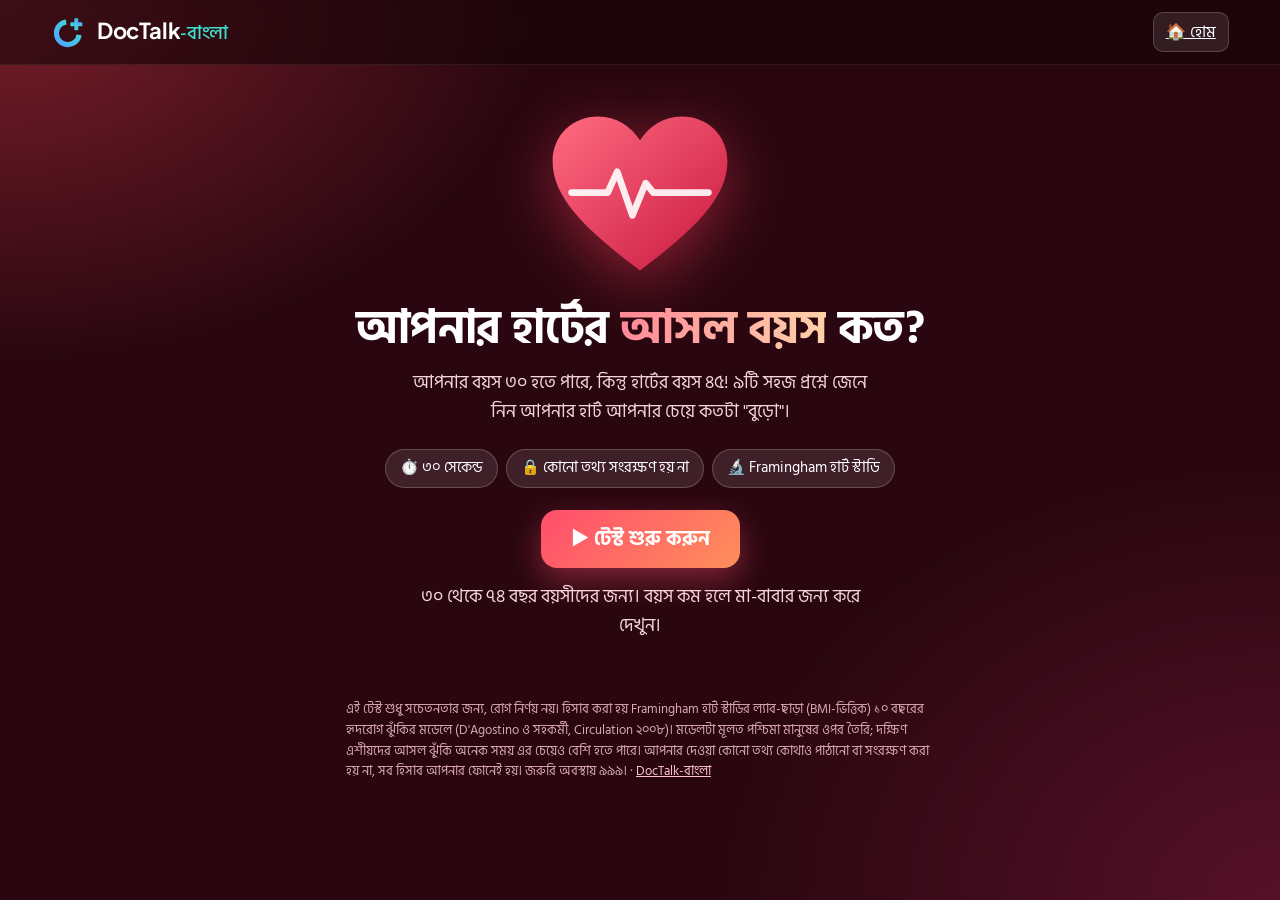
==== heart.html @ afc2e174 "Heart age test page + homepage banner" ====
<!DOCTYPE html>
<html lang="bn" data-lang="bn">
<head>
<meta charset="utf-8">
<meta name="viewport" content="width=device-width, initial-scale=1, viewport-fit=cover">
<title>আপনার হার্টের আসল বয়স কত? ৩০ সেকেন্ডের টেস্ট | DocTalk-বাংলা</title>
<meta name="description" content="৯টি সহজ প্রশ্ন, ৩০ সেকেন্ড। জেনে নিন আপনার হার্টের বয়স আপনার আসল বয়সের চেয়ে বেশি কি না। Framingham হার্ট স্টাডির পদ্ধতিতে। একদম ফ্রি, কোনো তথ্য সংরক্ষণ হয় না।">
<meta property="og:title" content="আপনার হার্টের আসল বয়স কত? 🫀 ৩০ সেকেন্ডে চেক করুন">
<meta property="og:description" content="৯টি প্রশ্ন · ৩০ সেকেন্ড · ফ্রি। রেজাল্ট কমেন্টে লিখুন, বন্ধুদের সাথে মিলিয়ে দেখুন।">
<meta property="og:image" content="https://doctalk-bangla.github.io/img/og-heart.jpg">
<meta property="og:url" content="https://doctalk-bangla.github.io/heart.html">
<meta property="og:type" content="website">
<meta name="theme-color" content="#3a0a14">
<link rel="icon" href="favicon.png"><link rel="apple-touch-icon" href="apple-touch-icon.png">
<link rel="preconnect" href="https://fonts.googleapis.com"><link rel="preconnect" href="https://fonts.gstatic.com" crossorigin>
<link href="https://fonts.googleapis.com/css2?family=Hind+Siliguri:wght@400;500;600;700&family=Plus+Jakarta+Sans:wght@600;700;800&display=swap" rel="stylesheet">
<link rel="stylesheet" href="style.css?v=15">
<style>
.ha [hidden]{display:none!important}
.ha{background:radial-gradient(900px 600px at 0% 0%,rgba(217,58,74,.45),transparent 60%),radial-gradient(900px 700px at 100% 100%,rgba(122,24,60,.55),transparent 62%),#2a0710;color:#fff;min-height:100vh}
.ha .nav{background:rgba(20,4,8,.6);backdrop-filter:blur(8px)}
.ha main{max-width:620px;margin:0 auto;padding:18px 16px 60px}
.hhero{text-align:center;padding:26px 0 10px}
.beat{width:min(190px,48vw);height:auto;animation:beat 1.15s ease-in-out infinite;filter:drop-shadow(0 16px 30px rgba(255,60,90,.45))}
@keyframes beat{0%,100%{transform:scale(1)}12%{transform:scale(1.09)}24%{transform:scale(.98)}36%{transform:scale(1.05)}}
.hhero h1{font-size:clamp(30px,8vw,46px);line-height:1.2;margin:14px 0 10px}
.hhero h1 b{background:linear-gradient(90deg,#ff8a9a,#ffd1a8);-webkit-background-clip:text;background-clip:text;color:transparent}
.hhero p{color:#f6d5da;font-size:18px;margin:0 auto 22px;max-width:46ch}
.pills{display:flex;gap:8px;justify-content:center;flex-wrap:wrap;margin:0 0 22px}
.pills span{background:rgba(255,255,255,.1);border:1px solid rgba(255,255,255,.2);border-radius:99px;padding:6px 14px;font-size:15px}
.go{display:inline-flex;align-items:center;justify-content:center;gap:8px;min-height:58px;padding:12px 30px;border:0;border-radius:16px;background:linear-gradient(135deg,#ff4d6d,#ff8f5a);color:#fff;font:700 20px "Hind Siliguri",sans-serif;cursor:pointer;box-shadow:0 12px 30px rgba(255,77,109,.4);text-decoration:none}
.go:active{transform:scale(.97)}
.go.alt{background:rgba(255,255,255,.12);box-shadow:none;border:1px solid rgba(255,255,255,.28)}
.go.fb{background:#1877f2;box-shadow:none}
.hsmall{font-size:14px;color:#e9bcc3}
.bar{height:8px;background:rgba(255,255,255,.12);border-radius:99px;overflow:hidden;margin:6px 0 22px}
.bar i{display:block;height:100%;width:0;background:linear-gradient(90deg,#ff4d6d,#ffb36b);transition:width .3s}
.qn{font-size:15px;color:#f3b7c0;margin:0 0 6px}
.qt{font-size:clamp(24px,6.5vw,32px);line-height:1.3;margin:0 0 6px}
.qh{color:#f0c9cf;margin:0 0 18px;font-size:16px}
.opts{display:grid;gap:12px}
.opts button{min-height:60px;text-align:left;padding:12px 18px;border-radius:16px;border:1px solid rgba(255,255,255,.22);background:rgba(255,255,255,.08);color:#fff;font:600 19px "Hind Siliguri",sans-serif;cursor:pointer;display:flex;gap:12px;align-items:center}
.opts button span{font-size:26px}
.opts button:hover,.opts button:focus-visible{background:rgba(255,255,255,.16);border-color:#ff8a9a;outline:none}
.num{display:flex;gap:10px;align-items:center;flex-wrap:wrap}
.num label{flex:1;min-width:120px;font-size:15px;color:#f3c7ce}
.num input,.num select{width:100%;margin-top:6px;min-height:58px;border-radius:14px;border:1px solid rgba(255,255,255,.3);background:rgba(255,255,255,.1);color:#fff;font:700 24px "Hind Siliguri",sans-serif;padding:8px 14px}
.num select option{color:#000}
.err{color:#ffd166;min-height:24px;margin:10px 0 0;font-weight:600}
.back{background:none;border:0;color:#f3b7c0;font:600 16px "Hind Siliguri",sans-serif;margin-top:18px;cursor:pointer}
.res{text-align:center}
.res canvas{width:100%;max-width:440px;height:auto;border-radius:18px;box-shadow:0 20px 50px rgba(0,0,0,.45);margin:8px 0 18px}
.acts{display:grid;gap:10px;max-width:440px;margin:0 auto}
.panel{background:rgba(255,255,255,.07);border:1px solid rgba(255,255,255,.16);border-radius:18px;padding:18px;margin:22px 0 0;text-align:left}
.panel h3{margin:0 0 10px;font-size:21px}
.panel li{margin:6px 0;font-size:17px;line-height:1.5}
.cmt{background:linear-gradient(135deg,rgba(255,77,109,.25),rgba(255,143,90,.2));border-color:rgba(255,143,90,.5);text-align:center}
.foot{font-size:13px;color:#d9a8b0;margin-top:26px;line-height:1.6}
.foot a{color:#ffc2cb}
</style>
</head>
<body class="ha">
<nav class="nav"><div class="wrap">
  <a class="brand" href="./" aria-label="DocTalk-বাংলা"><svg viewBox="0 0 120 120" width="36" height="36" aria-hidden="true"><defs><linearGradient id="grnv" x1="0" y1="1" x2="1" y2="0"><stop offset="0" stop-color="#4FA3FF"/><stop offset="1" stop-color="#3FE0CF"/></linearGradient><linearGradient id="gxnv" x1="0" y1="1" x2="1" y2="0"><stop offset="0" stop-color="#3FE0CF"/><stop offset="1" stop-color="#4FA3FF"/></linearGradient></defs><path d="M93.63 69.29A38 38 0 1 1 50.71 26.37" fill="none" stroke="url(#grnv)" stroke-width="17"/><g fill="url(#gxnv)"><rect x="78" y="14" width="13" height="40" rx="2"/><rect x="64.5" y="27.5" width="40" height="13" rx="2"/></g></svg><span class="wm">DocTalk<em>-বাংলা</em></span></a>
  <a class="lang" href="./">🏠 হোম</a>
</div></nav>
<main>
<section id="home" class="hhero">
  <svg class="beat" viewBox="0 0 200 180" aria-hidden="true"><defs><linearGradient id="hg" x1="0" y1="0" x2="1" y2="1"><stop offset="0" stop-color="#ff6b81"/><stop offset="1" stop-color="#c9183f"/></linearGradient></defs><path d="M100 170C40 125 8 92 8 55 8 27 30 8 56 8c19 0 34 10 44 25C110 18 125 8 144 8c26 0 48 19 48 47 0 37-32 70-92 115z" fill="url(#hg)"/><path d="M28 88h38l10-22 16 46 14-34 8 10h58" fill="none" stroke="#fff" stroke-width="7" stroke-linecap="round" stroke-linejoin="round" opacity=".9"/></svg>
  <h1>আপনার হার্টের <b>আসল বয়স</b> কত?</h1>
  <p>আপনার বয়স ৩০ হতে পারে, কিন্তু হার্টের বয়স ৪৫! ৯টি সহজ প্রশ্নে জেনে নিন আপনার হার্ট আপনার চেয়ে কতটা "বুড়ো"।</p>
  <div class="pills"><span>⏱️ ৩০ সেকেন্ড</span><span>🔒 কোনো তথ্য সংরক্ষণ হয় না</span><span>🔬 Framingham হার্ট স্টাডি</span></div>
  <button class="go" id="start">▶ টেস্ট শুরু করুন</button>
  <p class="hsmall" style="margin-top:14px">৩০ থেকে ৭৪ বছর বয়সীদের জন্য। বয়স কম হলে মা-বাবার জন্য করে দেখুন।</p>
</section>

<section id="quiz" hidden>
  <div class="bar"><i id="prog"></i></div>
  <p class="qn" id="qn"></p>
  <h2 class="qt" id="qt"></h2>
  <p class="qh" id="qh"></p>
  <div id="qa"></div>
  <p class="err" id="err" role="alert"></p>
  <button class="back" id="back">← আগের প্রশ্ন</button>
</section>

<section id="young" class="hhero" hidden>
  <div style="font-size:64px">👨‍👩‍👦</div>
  <h1 style="font-size:32px">এই টেস্ট ৩০+ বয়সীদের জন্য</h1>
  <p>যে গবেষণার ভিত্তিতে হিসাব করা হয়, সেটা ৩০ থেকে ৭৪ বছর বয়সীদের ওপর করা। আপনার মা, বাবা বা বাসার বড়দের জন্য টেস্টটা করে দেখুন, ওদের প্রেশারের সংখ্যাটা জেনে নিন।</p>
  <button class="go" id="again1">↺ বড়দের জন্য টেস্ট করুন</button>
</section>

<section id="result" class="res" hidden>
  <canvas id="card" width="1080" height="1350" aria-label="আপনার হার্টের বয়সের রেজাল্ট কার্ড"></canvas>
  <div class="acts">
    <button class="go" id="shareImg">📤 রেজাল্ট কার্ড শেয়ার করুন</button>
    <a class="go fb" id="fbShare" target="_blank" rel="noopener">Facebook-এ টেস্টের লিংক শেয়ার করুন</a>
    <button class="go alt" id="dl">⬇️ ছবি ডাউনলোড</button>
  </div>
  <div class="panel cmt">
    <h3>আপনার রেজাল্ট কত আসলো? 👇</h3>
    <p style="margin:0 0 14px">ফেসবুক পোস্টে কমেন্ট করুন, বন্ধুদের ট্যাগ করে চ্যালেঞ্জ দিন কার হার্ট বেশি তরুণ!</p>
    <a class="go alt" href="https://www.facebook.com/profile.php?id=61596380207663" target="_blank" rel="noopener">DocTalk-বাংলা পেজে যান</a>
  </div>
  <div class="panel" id="why"></div>
  <div class="panel" id="tips"></div>
  <div class="panel" id="doc"></div>
  <p style="margin-top:22px"><button class="go alt" id="again">↺ আবার / অন্য কারো জন্য টেস্ট করুন</button></p>
</section>

<p class="foot">এই টেস্ট শুধু সচেতনতার জন্য, রোগ নির্ণয় নয়। হিসাব করা হয় Framingham হার্ট স্টাডির ল্যাব-ছাড়া (BMI-ভিত্তিক) ১০ বছরের হৃদরোগ ঝুঁকির মডেলে (D'Agostino ও সহকর্মী, Circulation ২০০৮)। মডেলটা মূলত পশ্চিমা মানুষের ওপর তৈরি; দক্ষিণ এশীয়দের আসল ঝুঁকি অনেক সময় এর চেয়েও বেশি হতে পারে। আপনার দেওয়া কোনো তথ্য কোথাও পাঠানো বা সংরক্ষণ করা হয় না, সব হিসাব আপনার ফোনেই হয়। জরুরি অবস্থায় ৯৯৯। · <a href="./">DocTalk-বাংলা</a></p>
</main>

<script>
(function(){
const BN='০১২৩৪৫৬৭৮৯', bn=n=>String(n).replace(/\d/g,d=>BN[d]);
const $=id=>document.getElementById(id);
const URL_='https://doctalk-bangla.github.io/heart.html';
// Framingham 2008 non-laboratory (BMI) general CVD model, D'Agostino et al. Circulation 2008;117:743-753
const M={f:{age:2.72107,bmi:0.51125,sbpU:2.81291,sbpT:2.88267,smk:0.61868,dm:0.77763,s0:0.94833,mean:26.0145},
         m:{age:3.11296,bmi:0.79277,sbpU:1.85508,sbpT:1.92672,smk:0.70953,dm:0.53160,s0:0.88431,mean:23.9388}};
const REF={sbp:125,bmi:22.5};
function lp(a){const c=M[a.sex];return c.age*Math.log(a.age)+c.bmi*Math.log(a.bmi)+(a.med?c.sbpT:c.sbpU)*Math.log(a.sbp)+c.smk*a.smk+c.dm*a.dm;}
function risk(a){const c=M[a.sex];return 1-Math.pow(c.s0,Math.exp(lp(a)-c.mean));}
function heartAge(a){const c=M[a.sex];return Math.exp((lp(a)-c.bmi*Math.log(REF.bmi)-c.sbpU*Math.log(REF.sbp))/c.age);}
window.__ha={lp,risk,heartAge};
const A={};
const Q=[
 {k:'sex',t:'আপনি কে?',h:'',o:[['👨','পুরুষ','m'],['👩','নারী','f']]},
 {k:'age',t:'আপনার বয়স কত?',h:'বছরে লিখুন',num:'age'},
 {k:'hw',t:'উচ্চতা আর ওজন?',h:'আনুমানিক হলেও চলবে',num:'hw'},
 {k:'sbp',t:'আপনার প্রেশারের ওপরের সংখ্যাটা সাধারণত কত?',h:'যেমন ১২০/৮০ হলে ওপরেরটা ১২০',o:[['🟢','১২০-এর কম',115],['🟡','১২০ থেকে ১২৯',125],['🟠','১৩০ থেকে ১৩৯',135],['🔴','১৪০ থেকে ১৫৯',150],['🚨','১৬০ বা বেশি',170],['🤷','জানি না',0]]},
 {k:'med',t:'প্রেশারের ওষুধ খান?',h:'',o:[['💊','হ্যাঁ',1],['✋','না',0]]},
 {k:'smk',t:'সিগারেট বা বিড়ি খান?',h:'',o:[['🚬','হ্যাঁ, খাই',1],['🙅','না, খাই না',0]]},
 {k:'dm',t:'ডায়াবেটিস আছে?',h:'ডাক্তার বলেছেন বা ওষুধ খান',o:[['🩸','হ্যাঁ',1],['✋','না',0],['🤷','জানি না',0]]},
 {k:'salt',t:'ভাতের পাতে কাঁচা লবণ নেন?',h:'',o:[['🧂','হ্যাঁ, প্রায়ই',1],['🙂','না বা কম',0]]},
 {k:'move',t:'সপ্তাহে মোট কতক্ষণ জোরে হাঁটা বা ব্যায়াম করেন?',h:'',o:[['🛋️','প্রায় না',0],['🚶','২.৫ ঘণ্টার কম',1],['🏃','২.৫ ঘণ্টা বা বেশি',2]]}
];
let i=0;
function show(id){['home','quiz','young','result'].forEach(s=>$(s).hidden=s!==id);window.scrollTo(0,0);}
function render(){
 const q=Q[i];$('prog').style.width=(i/Q.length*100)+'%';$('qn').textContent='প্রশ্ন '+bn(i+1)+' / '+bn(Q.length);
 $('qt').textContent=q.t;$('qh').textContent=q.h;$('err').textContent='';$('back').style.visibility=i?'visible':'hidden';
 const box=$('qa');box.innerHTML='';
 if(q.o){const d=document.createElement('div');d.className='opts';q.o.forEach(([e,l,v])=>{const b=document.createElement('button');b.type='button';b.innerHTML='<span>'+e+'</span>'+l;b.onclick=()=>{A[q.k]=v;if(q.k==='sbp')A.sbpKnown=v!==0;next();};d.appendChild(b);});box.appendChild(d);}
 else if(q.num==='age'){box.innerHTML='<div class="num"><label>বয়স (বছর)<input id="in_age" type="text" inputmode="numeric" autocomplete="off" min="18" max="100" placeholder="যেমন ৪২" value="'+(A.age||'')+'"></label></div><p style="margin-top:16px"><button class="go" id="ok">পরের প্রশ্ন →</button></p>';
   const f=()=>{let v=+toEn($('in_age').value);if(!v||v<15||v>100){$('err').textContent='সঠিক বয়স লিখুন';return;}A.age=v;if(v<30){show('young');return;}next();};$('ok').onclick=f;$('in_age').onkeydown=e=>{if(e.key==='Enter')f();};$('in_age').focus();}
 else{const ft=[4,5,6,7].map(x=>'<option'+(x===(A.ft||5)?' selected':'')+' value="'+x+'">'+bn(x)+' ফুট</option>').join(''),inch=[...Array(12).keys()].map(x=>'<option'+(x===(A.inch??4)?' selected':'')+' value="'+x+'">'+bn(x)+' ইঞ্চি</option>').join('');
   box.innerHTML='<div class="num"><label>উচ্চতা<select id="in_ft">'+ft+'</select></label><label>&nbsp;<select id="in_in">'+inch+'</select></label></div><div class="num" style="margin-top:12px"><label>ওজন (কেজি)<input id="in_w" type="text" inputmode="numeric" autocomplete="off" min="25" max="250" placeholder="যেমন ৬৫" value="'+(A.w||'')+'"></label></div><p style="margin-top:16px"><button class="go" id="ok">পরের প্রশ্ন →</button></p>';
   const f=()=>{const ftv=+$('in_ft').value,inv=+$('in_in').value,w=+toEn($('in_w').value);if(!w||w<25||w>250){$('err').textContent='সঠিক ওজন লিখুন (কেজি)';return;}const m=(ftv*12+inv)*0.0254;A.ft=ftv;A.inch=inv;A.w=w;A.bmi=w/(m*m);next();};$('ok').onclick=f;$('in_w').onkeydown=e=>{if(e.key==='Enter')f();};}
}
function toEn(s){return String(s||'').replace(/[০-৯]/g,d=>BN.indexOf(d));}
function next(){i++;if(i>=Q.length){finish();return;}render();}
$('back').onclick=()=>{if(i>0){i--;render();}};
$('start').onclick=()=>{i=0;show('quiz');render();};
$('again').onclick=$('again1').onclick=()=>{for(const k in A)delete A[k];i=0;show('quiz');render();};

function finish(){
 $('prog').style.width='100%';
 const a={sex:A.sex,age:Math.min(A.age,74),bmi:Math.min(Math.max(A.bmi,15),50),sbp:A.sbpKnown?A.sbp:130,med:A.med,smk:A.smk,dm:A.dm};
 const ha=heartAge(a),r=risk(a);
 const real=A.age, hShow=ha<30?'৩০-এর কম':(ha>85?'৮৫+':bn(Math.round(ha))), diff=Math.round(ha)-real;
 // contributions: heart-age years added by each factor
 const base=heartAge({...a});const parts=[];
 const tryFix=(lab,mod)=>{const d=base-heartAge({...a,...mod});if(d>=1)parts.push([d,lab]);};
 if(a.smk)tryFix('ধূমপান',{smk:0});
 if(a.sbp>125||a.med)tryFix('প্রেশার',{sbp:125,med:0});
 if(a.dm)tryFix('ডায়াবেটিস',{dm:0});
 if(a.bmi>23)tryFix('ওজন (BMI '+bn(a.bmi.toFixed(1))+')',{bmi:22.5});
 parts.sort((x,y)=>y[0]-x[0]);
 drawCard({hShow,real,diff,r,parts,ha});
 const fb='https://www.facebook.com/sharer/sharer.php?u='+encodeURIComponent(URL_);$('fbShare').href=fb;
 $('why').innerHTML='<h3>🔎 কোন কারণে হার্টের বয়স বেশি?</h3>'+(parts.length?'<ul>'+parts.map(p=>'<li><b>'+p[1]+'</b>: প্রায় '+bn(Math.round(p[0]))+' বছর বাড়িয়েছে</li>').join('')+'</ul>':'<p>দারুণ! প্রেশার, ওজন, ধূমপান বা ডায়াবেটিস আপনার হার্টের বয়স তেমন বাড়ায়নি। এই অভ্যাস ধরে রাখুন।</p>')+(A.sbpKnown?'':'<p class="hsmall">⚠️ প্রেশার জানা না থাকায় ১৩০ ধরে হিসাব করা হয়েছে। কাছের ফার্মেসি বা কমিউনিটি ক্লিনিকে মেপে আবার টেস্ট করুন, রেজাল্ট বদলে যেতে পারে।</p>');
 const t=[];
 if(a.smk)t.push('ধূমপান ছাড়ুন। এটাই সবচেয়ে বড় একক পরিবর্তন।');
 if(!A.sbpKnown)t.push('প্রেশার মাপুন। উচ্চ রক্তচাপের অনেকেরই কোনো লক্ষণ থাকে না।');
 else if(a.sbp>=140&&!a.med)t.push('প্রেশার ১৪০ বা বেশি হলে দেরি না করে ডাক্তার দেখান।');
 if(a.med)t.push('প্রেশারের ওষুধ ভালো লাগলেও নিজে বন্ধ করবেন না, ডাক্তারের সাথে কথা বলুন।');
 if(A.salt)t.push('পাতে কাঁচা লবণ বন্ধ করুন। WHO বলছে দিনে ৫ গ্রামের (১ চা-চামচ) কম লবণ।');
 if(A.move<2)t.push('সপ্তাহে অন্তত ১৫০ মিনিট জোরে হাঁটুন, দিনে ৩০ মিনিট, সপ্তাহে ৫ দিন (WHO)।');
 if(a.bmi>=23)t.push('এশীয়দের জন্য BMI ২৩-এর বেশি হলেই ঝুঁকি বাড়ে। একটু ওজন কমালেও প্রেশার কমে।');
 if(a.dm)t.push('ডায়াবেটিস থাকলে সুগার আর প্রেশার দুটোই নিয়মিত চেক করান।');
 if(!t.length)t.push('বছরে অন্তত একবার প্রেশার মাপুন, ৪০-এর পরে সুগার ও কোলেস্টেরলও।');
 $('tips').innerHTML='<h3>✅ আপনার জন্য ৩টি কাজ</h3><ul>'+t.slice(0,3).map(x=>'<li>'+x+'</li>').join('')+'</ul>';
 $('doc').innerHTML='<h3>🚨 এগুলো হলে সাথে সাথে ৯৯৯ বা হাসপাতাল</h3><ul><li>বুকের মাঝখানে চাপ বা ব্যথা, হাত, চোয়াল বা পিঠে ছড়ায়</li><li>ঠান্ডা ঘাম, শ্বাসকষ্ট, বমি ভাব</li><li>মুখ বেঁকে যাওয়া, হাত দুর্বল, কথা জড়িয়ে যাওয়া (স্ট্রোক)</li></ul>';
 show('result');
}
function rr(c,x,y,w,h,r){c.beginPath();c.roundRect(x,y,w,h,r);}
function wrap(c,t,x,y,mw,lh){const ws=t.split(' ');let l='',yy=y;for(const w of ws){const tt=l?l+' '+w:w;if(c.measureText(tt).width>mw&&l){c.fillText(l,x,yy);l=w;yy+=lh;}else l=tt;}c.fillText(l,x,yy);return yy;}
let lastBlob=null;
async function drawCard(d){
 try{await Promise.all([document.fonts.load('700 80px "Hind Siliguri"'),document.fonts.load('600 40px "Hind Siliguri"'),document.fonts.load('800 40px "Plus Jakarta Sans"')]);}catch(e){}
 const c=$('card').getContext('2d'),W=1080,H=1350;
 const g=c.createLinearGradient(0,0,W,H);g.addColorStop(0,'#5a0f1f');g.addColorStop(1,'#1a0408');c.fillStyle=g;c.fillRect(0,0,W,H);
 const rg=c.createRadialGradient(W/2,430,40,W/2,430,560);rg.addColorStop(0,'rgba(255,77,109,.35)');rg.addColorStop(1,'rgba(255,77,109,0)');c.fillStyle=rg;c.fillRect(0,0,W,H);
 c.textAlign='center';c.fillStyle='#ffd1d8';c.font='600 46px "Hind Siliguri"';c.fillText('আমার হার্টের আসল বয়স',W/2,130);
 // heart
 c.save();c.translate(W/2,430);c.scale(2.4,2.4);c.translate(-100,-90);const hg=c.createLinearGradient(0,0,200,180);hg.addColorStop(0,'#ff6b81');hg.addColorStop(1,'#c9183f');c.fillStyle=hg;c.fill(new Path2D('M100 170C40 125 8 92 8 55 8 27 30 8 56 8c19 0 34 10 44 25C110 18 125 8 144 8c26 0 48 19 48 47 0 37-32 70-92 115z'));c.restore();
 c.fillStyle='#fff';c.font='700 '+(d.hShow.length>3?110:190)+'px "Hind Siliguri"';c.fillText(d.hShow,W/2,d.hShow.length>3?470:500);
 c.font='600 40px "Hind Siliguri"';c.fillStyle='#ffe3e7';c.fillText('বছর',W/2,580);
 c.font='600 50px "Hind Siliguri"';c.fillStyle='#fff';c.fillText('আসল বয়স '+bn(d.real)+' বছর',W/2,760);
 let msg,col;if(d.ha<30&&d.real<=35||d.diff<=-1){msg='হার্ট বয়সের চেয়েও তরুণ 💪';col='#5fe0a8';}else if(d.diff<=2){msg='হার্ট বয়সের সমান 👍';col='#9fe0ff';}else{msg='হার্ট '+bn(d.diff)+' বছর বেশি বুড়ো 😳';col='#ffb36b';}
 rr(c,140,800,800,104,52);c.fillStyle='rgba(255,255,255,.12)';c.fill();c.fillStyle=col;c.font='700 54px "Hind Siliguri"';c.fillText(msg,W/2,872);
 c.font='600 36px "Hind Siliguri"';c.fillStyle='#ffd1d8';c.fillText('আগামী ১০ বছরে হৃদরোগ/স্ট্রোকের আনুমানিক ঝুঁকি: '+bn((d.r*100).toFixed(1))+'%',W/2,980);
 if(d.parts.length){c.fillStyle='#ffc2cb';c.font='600 34px "Hind Siliguri"';c.fillText('সবচেয়ে বড় কারণ: '+d.parts.slice(0,2).map(p=>p[1].replace(/ \(.*\)/,'')).join(', '),W/2,1040);}
 rr(c,90,1090,900,120,30);c.fillStyle='#fff';c.fill();c.fillStyle='#3a0a14';c.font='700 40px "Hind Siliguri"';c.fillText('আপনারটা কত? ৩০ সেকেন্ডে চেক করুন 👇',W/2,1145);c.font='800 30px "Plus Jakarta Sans"';c.fillStyle='#c9183f';c.fillText('doctalk-bangla.github.io/heart.html',W/2,1188);
 c.fillStyle='rgba(0,0,0,.35)';c.fillRect(0,1250,W,100);
 c.textAlign='left';c.font='800 40px "Plus Jakarta Sans"';c.fillStyle='#fff';c.fillText('DocTalk',150,1313);const w1=c.measureText('DocTalk').width;c.font='700 34px "Hind Siliguri"';c.fillStyle='#45dccf';c.fillText('-বাংলা',150+w1+4,1313);
 c.lineWidth=11;const lg=c.createLinearGradient(70,1330,130,1270);lg.addColorStop(0,'#4a9df7');lg.addColorStop(1,'#45dccf');c.strokeStyle=lg;c.beginPath();c.arc(105,1300,25,-0.15*Math.PI,1.6*Math.PI,false);c.stroke();c.fillStyle='#45dccf';c.fillRect(122,1268,7,22);c.fillRect(114,1276,23,7);
 c.textAlign='right';c.font='600 26px "Hind Siliguri"';c.fillStyle='#e9bcc3';c.fillText('Framingham হার্ট স্টাডি মডেল · শুধু সচেতনতার জন্য',W-50,1310);
 lastBlob=await new Promise(res=>$('card').toBlob(res,'image/png'));
}
$('dl').onclick=()=>{if(!lastBlob)return;const a=document.createElement('a');a.href=URL.createObjectURL(lastBlob);a.download='doctalk-heart-age.png';a.click();};
$('shareImg').onclick=async()=>{if(!lastBlob)return;const f=new File([lastBlob],'doctalk-heart-age.png',{type:'image/png'});const text='আমার হার্টের বয়স চেক করলাম! আপনারটা কত? '+URL_;
 if(navigator.canShare&&navigator.canShare({files:[f]})){try{await navigator.share({files:[f],text,title:'আমার হার্টের আসল বয়স'});}catch(e){}}
 else if(navigator.share){try{await navigator.share({text,url:URL_});}catch(e){}}
 else{$('dl').click();}};
})();
</script>
</body>
</html>
---- style.css ----
/* DocTalk-বাংলা — brand v2: navy #0F2A4F, blue #1C6FD1 → teal #16B6A8 gradient; Plus Jakarta Sans + Hind Siliguri. */
:root{color-scheme:light dark;
--bg:light-dark(#F5F8FC,#0A1830);--card:light-dark(#ffffff,#10223F);--ink:light-dark(#0F2A4F,#E6EEF8);--mute:light-dark(#55657A,#9FB4CF);
--teal:#0F2A4F;--teal2:light-dark(#1C6FD1,#5AAEFF);--mint:light-dark(#EAF2FB,#152A4A);--yel:#FFC94A;--red:#D93A3A;--line:light-dark(#E1E8F1,#1F3557);
--grad:linear-gradient(135deg,#1C6FD1,#16B6A8);--navy:#0F2A4F;--aqua:#3FE0CF}
:root[data-theme=light]{color-scheme:light}:root[data-theme=dark]{color-scheme:dark}
*{box-sizing:border-box;min-width:0}
html{scroll-padding-top:76px}
body{margin:0;background:var(--bg);color:var(--ink);font:16px/1.65 "Hind Siliguri","Plus Jakarta Sans",system-ui,sans-serif;overflow-x:clip}
html[data-lang=bn] [lang=en]:not(html),html[data-lang=en] [lang=bn]:not(html){display:none!important}
a{color:var(--teal2)}
h1,h2,h3{line-height:1.2;letter-spacing:-.01em;text-wrap:balance;margin:0 0 .4em}
h2{font-size:clamp(26px,3.4vw,36px)}h3{font-size:19px}
.wrap{max-width:1200px;margin:0 auto;padding:0 max(4vw,16px)}
.band{padding:clamp(32px,5vw,64px) 0}
.muted{color:var(--mute)}
.small{font-size:14px}
/* nav */
.nav{position:sticky;top:0;z-index:50;background:color-mix(in srgb,#0F2A4F 94%,transparent);color:#fff;backdrop-filter:blur(10px);border-bottom:1px solid rgba(255,255,255,.08)}
.nav .wrap{display:flex;align-items:center;gap:14px;min-height:64px;flex-wrap:wrap}
.brand{display:flex;align-items:center;gap:10px;color:#fff;text-decoration:none;margin-right:auto}
.brand .wm{font:700 22px "Plus Jakarta Sans",sans-serif;letter-spacing:-.02em;white-space:nowrap}
.brand .wm em{font:500 19px "Hind Siliguri",sans-serif;font-style:normal;color:var(--aqua)}
.links{display:flex;gap:4px;flex-wrap:wrap}
.links a{color:#C9D6E8;text-decoration:none;padding:10px 10px;border-radius:10px;font-weight:600;font-size:15px}
.links a:hover,.links a.on{background:rgba(255,255,255,.14);color:#fff}
.btn{display:inline-flex;align-items:center;gap:8px;min-height:46px;padding:10px 20px;border-radius:12px;border:0;font:600 16px inherit;font-family:inherit;cursor:pointer;text-decoration:none;background:var(--navy);color:#fff;transition:transform .15s,box-shadow .15s}
.btn:hover{transform:translateY(-1px)}
.btn.y{background:var(--grad);color:#fff;box-shadow:0 8px 22px rgba(28,111,209,.35)}.btn.ghost{background:transparent;border:2px solid currentColor;color:inherit}
.btn:focus-visible,input:focus-visible,select:focus-visible,button:focus-visible,a:focus-visible{outline:3px solid var(--aqua);outline-offset:2px}
.lang{background:rgba(255,255,255,.1);border:1px solid rgba(255,255,255,.18)!important;color:#fff;border:0;border-radius:10px;min-height:40px;padding:6px 12px;font:600 15px inherit;font-family:inherit;cursor:pointer}
.menu{display:none}
@media(max-width:1240px){.menu{display:inline-flex}.links{display:none;width:100%;padding-bottom:10px}.links.open{display:flex}}
/* alert */
.alert{background:#0A1E3A;color:#E6EEF8;font-weight:500;border-bottom:1px solid rgba(255,255,255,.06)}
.alert .wrap{display:flex;gap:12px;align-items:center;padding-block:10px;flex-wrap:wrap}
.alert .tag{background:var(--yel);color:#2a1f00;border-radius:8px;padding:2px 10px;font-size:14px;font-weight:700}
/* hero */
.hero{background:radial-gradient(900px 600px at 0% 0%,rgba(28,111,209,.45),transparent 65%),radial-gradient(900px 700px at 100% 100%,rgba(22,182,168,.38),transparent 62%),#0B2346;color:#fff;position:relative;overflow:hidden}
.hero:before{content:"";position:absolute;inset:0;background-image:radial-gradient(rgba(255,255,255,.08) 1.3px,transparent 1.4px);background-size:32px 32px;pointer-events:none}
.hero .wrap{display:grid;grid-template-columns:minmax(0,1.1fr) minmax(0,.9fr);gap:32px;align-items:center;padding-block:clamp(36px,6vw,80px)}
.hero h1{font-size:clamp(36px,5.2vw,60px);font-weight:700}
.hero h1 em{font-style:normal;background:linear-gradient(90deg,#4FA3FF,#3FE0CF);-webkit-background-clip:text;background-clip:text;color:transparent}
.hero p{font-size:18px;color:#B5C6DC;max-width:560px}
.hero .cta{display:flex;gap:12px;flex-wrap:wrap;margin:22px 0}
.chips{display:flex;gap:8px;flex-wrap:wrap}
.chips>span{background:rgba(255,255,255,.08);border:1px solid rgba(255,255,255,.14);border-radius:999px;padding:6px 14px;font-size:14px}
.art{position:relative;min-height:380px}
.art .glow{position:absolute;left:50%;top:50%;width:380px;height:380px;transform:translate(-50%,-50%);border-radius:50%;background:radial-gradient(circle,rgba(63,224,207,.28),transparent 68%)}
.hero-mark{position:absolute;left:50%;top:50%;transform:translate(-50%,-50%);width:min(240px,60%);height:auto}
.hb{position:absolute;display:flex;align-items:center;gap:10px;padding:8px 16px 8px 8px;border-radius:999px;background:rgba(255,255,255,.08);border:1px solid rgba(255,255,255,.16);backdrop-filter:blur(6px);font-weight:600;font-size:15px;color:#E6EEF8;white-space:nowrap}
.hb i{width:38px;height:38px;border-radius:50%;background:var(--grad);display:grid;place-items:center}.hb svg{width:20px;height:20px}
.hb.b1{left:0;top:8%}.hb.b2{right:0;top:2%}.hb.b3{left:2%;bottom:6%}.hb.b4{right:0;bottom:12%}
@media(max-width:760px){.hero .wrap{grid-template-columns:minmax(0,1fr)}.art{min-height:0;height:150px;order:-1}.hb{display:none}.hero-mark{width:110px}.art .glow{width:180px;height:180px}}
#featureGrid{grid-template-columns:repeat(auto-fill,minmax(min(100%,240px),1fr))}
@media(max-width:600px){#featureGrid{grid-template-columns:repeat(2,minmax(0,1fr));gap:12px}#featureGrid .card{padding:14px}#featureGrid h3{font-size:16px}}
/* cards */
.grid{display:grid;gap:18px;grid-template-columns:repeat(auto-fill,minmax(min(100%,260px),1fr))}
.card{background:var(--card);border:1px solid var(--line);border-radius:18px;padding:22px;box-shadow:0 1px 2px rgba(15,42,79,.04),0 8px 24px rgba(15,42,79,.05)}
.card.link{cursor:pointer;transition:transform .15s,box-shadow .15s}.card.link:hover{transform:translateY(-3px);box-shadow:0 14px 34px rgba(15,42,79,.12)}
.ico{width:48px;height:48px;border-radius:14px;background:var(--grad);display:grid;place-items:center;margin-bottom:14px;color:#fff}
.ico svg{width:26px;height:26px}
.sec-head{display:flex;justify-content:space-between;align-items:end;gap:16px;flex-wrap:wrap;margin-bottom:20px}
.stat{display:grid;grid-template-columns:repeat(auto-fit,minmax(min(100%,180px),1fr));gap:14px;margin-top:18px}
.stat div{background:var(--mint);border-radius:14px;padding:14px}
.stat b{display:block;font-size:clamp(24px,3vw,32px);color:var(--teal2)}
/* tools */
.tabs{display:flex;gap:8px;flex-wrap:wrap;margin-bottom:18px}
.tabs button{min-height:44px;border:1px solid var(--line);background:var(--card);color:var(--ink);border-radius:12px;padding:8px 14px;font:600 15px inherit;font-family:inherit;cursor:pointer}
.tabs button.on{background:var(--navy);color:#fff;border-color:var(--navy)}
.tool{display:grid;grid-template-columns:minmax(0,1fr) minmax(0,1fr);gap:22px}
@media(max-width:760px){.tool{grid-template-columns:minmax(0,1fr)}}
label{display:block;font-weight:600;margin:10px 0 4px}
input,select{width:100%;min-height:46px;font:16px inherit;font-family:inherit;padding:10px 12px;border-radius:12px;border:1px solid var(--line);background:var(--bg);color:var(--ink)}
.row2{display:grid;grid-template-columns:minmax(0,1fr) minmax(0,1fr);gap:12px}
.result{background:var(--mint);border-radius:16px;padding:20px;min-height:200px}
.big{font-size:clamp(34px,5vw,52px);font-weight:700;color:var(--teal2);line-height:1.1}
.badge{display:inline-block;border-radius:999px;padding:4px 12px;font-weight:700;font-size:14px}
.ok{background:#d6f5df;color:#145a2a}.warn{background:#fff1c7;color:#6a4b00}.bad{background:#ffd9d6;color:#7a1410}
.meter{height:12px;border-radius:99px;background:linear-gradient(90deg,#4fb3e8,#3cbf6b,#f2c230,#e8743b,#d93a3a);position:relative;margin:14px 0}
.meter i{position:absolute;top:-5px;width:4px;height:22px;background:var(--ink);border-radius:2px}
.note{font-size:14px;color:var(--mute);margin-top:12px}
/* finder */
#map{height:440px;border-radius:18px;border:1px solid var(--line);background:var(--mint)}
.places{max-height:440px;overflow:auto;display:grid;gap:10px}
.place{background:var(--card);border:1px solid var(--line);border-radius:14px;padding:12px}
.finder{display:grid;grid-template-columns:minmax(0,1.4fr) minmax(0,1fr);gap:18px;margin-top:16px}
@media(max-width:860px){.finder{grid-template-columns:minmax(0,1fr)}}
.filters{display:grid;grid-template-columns:repeat(auto-fit,minmax(min(100%,180px),1fr));gap:12px;align-items:end}
/* tables */
.scroll{overflow-x:auto}
table{width:100%;border-collapse:collapse;background:var(--card);border-radius:16px;overflow:hidden}
th,td{padding:12px 14px;border-bottom:1px solid var(--line);text-align:left;vertical-align:top}
th{background:var(--navy);color:#fff;font-weight:600;white-space:nowrap}
td.n{text-align:right;white-space:nowrap;font-variant-numeric:tabular-nums}
tr.save td:first-child{font-weight:700}
.gov{color:#0e8a4a;font-weight:700}
/* posts */
.post img{width:100%;aspect-ratio:4/5;object-fit:cover;border-radius:12px;background:var(--mint)}
.post h3{font-size:17px;margin-top:12px}
dialog{max-width:min(720px,94vw);border:0;border-radius:18px;padding:0;background:var(--card);color:var(--ink)}
dialog::backdrop{background:rgba(0,0,0,.55)}
.dlg{padding:22px;white-space:pre-line}
.dlg-top{display:flex;justify-content:space-between;align-items:center;padding:12px 16px;border-bottom:1px solid var(--line);position:sticky;top:0;background:var(--card)}
/* quiz */
.q{font-size:20px;font-weight:600;margin:6px 0 16px}
.ans{display:flex;gap:12px;flex-wrap:wrap}
/* emergency */
.sos{background:#2A0F14;color:#fff}
.sos .card{background:#3A161C;border-color:#5A2630;color:#fff}
.sos .big{color:#ff7a6e}
/* footer */
footer{background:#0A1E3A;color:#B5C6DC;padding:48px 0 28px}
footer a{color:#fff}
.fgrid{display:grid;grid-template-columns:repeat(auto-fit,minmax(min(100%,220px),1fr));gap:24px}
.disc{border-top:1px solid rgba(255,255,255,.1);margin-top:26px;padding-top:16px;font-size:14px;color:#8FA4BF}
.hidden{display:none!important}
.toast{position:fixed;bottom:18px;left:50%;transform:translateX(-50%);background:var(--ink);color:var(--bg);padding:10px 18px;border-radius:12px;z-index:99}

#faChips a{background:var(--mint);color:var(--ink);text-decoration:none;border-radius:999px;padding:8px 14px;font-weight:600;font-size:15px}
.dz h3{display:flex;justify-content:space-between;gap:8px}
.dz dl{margin:8px 0 0}.dz dt{font-weight:700;font-size:14px;color:var(--teal2);margin-top:8px}.dz dd{margin:0}
.dz .rf{color:var(--red)}
.cols2{display:grid;grid-template-columns:minmax(0,1fr) minmax(0,1fr);gap:12px}@media(max-width:600px){.cols2{grid-template-columns:minmax(0,1fr)}}
.do{background:#e3f6e9;color:#14502a;border-radius:12px;padding:12px}.dont{background:#fde6e4;color:#6d1611;border-radius:12px;padding:12px}
.aqi td:first-child{font-weight:700;white-space:nowrap}
.sw{display:inline-block;width:14px;height:14px;border-radius:4px;vertical-align:middle;margin-right:6px}
.nav .wrap{max-width:1440px}
@media(min-width:1241px){.links a{font-size:14px;padding:10px 9px}}
/* follow popup + visitor counter */
.follow-dlg{max-width:min(420px,92vw);text-align:center}
.follow-dlg::backdrop{background:rgba(6,18,38,.8);backdrop-filter:blur(3px)}
.fw{padding:28px 24px 22px}
.fw:focus{outline:none}
.fw-logo{width:88px;height:88px;border-radius:50%;background:#0F2A4F;display:grid;place-items:center;margin:0 auto 14px;box-shadow:0 0 0 5px var(--mint)}
.fw h3{font-size:22px;margin:0 0 10px;color:var(--ink)}
.fw p{margin:0 0 16px;line-height:1.6}
.fw-fb{display:flex;align-items:center;justify-content:center;gap:10px;width:100%;padding:15px;border-radius:12px;background:#1877f2;color:#fff!important;font-size:20px;font-weight:700;text-decoration:none;box-shadow:0 6px 18px rgba(24,119,242,.35);animation:fwPulse 1.8s ease-in-out infinite}
.fw-fb:hover{background:#166fe0}
.fw-fb svg{width:26px;height:26px}
@keyframes fwPulse{0%,100%{transform:scale(1)}50%{transform:scale(1.04)}}
@media (prefers-reduced-motion:reduce){.fw-fb{animation:none}}
.fw-note{margin:12px 0 0!important}
.visit-bar{margin-top:16px;padding:12px;border-radius:12px;background:rgba(255,255,255,.08);text-align:center;font-size:17px;font-weight:600}
.visit-bar b{font-family:"Plus Jakarta Sans",sans-serif;font-size:20px;color:var(--aqua)}

/* quiz promo */
.links a.quizlink{background:linear-gradient(135deg,#FFC94A,#FFB020);color:#2a1f00}
.quizbanner{display:flex;gap:12px;align-items:center;max-width:560px;margin:0 0 18px;padding:12px 16px;border-radius:14px;background:rgba(255,201,74,.14);border:1px solid rgba(255,201,74,.55);color:#fff;text-decoration:none;transition:transform .15s}
.quizbanner:hover{transform:translateY(-2px)}
.quizbanner .qb-gift{font-size:34px;animation:fwPulse 1.8s ease-in-out infinite}
.quizbanner b{display:block;font-size:18px;color:#FFC94A}.quizbanner small{display:block;font-size:15px;color:#E6EEF8}

/* health videos */
.vthumb{position:relative;aspect-ratio:9/12;border-radius:12px;overflow:hidden;background:linear-gradient(135deg,#0B2346,#16B6A8)}
.vthumb img{width:100%;height:100%;object-fit:cover;display:block}
.vplay{position:absolute;left:50%;top:50%;transform:translate(-50%,-50%);width:62px;height:62px;border-radius:50%;background:rgba(24,119,242,.92);color:#fff;display:grid;place-items:center;font-size:26px;padding-left:4px;box-shadow:0 8px 22px rgba(0,0,0,.35)}
.vdur{position:absolute;right:8px;bottom:8px;background:rgba(0,0,0,.72);color:#fff;font-size:13px;padding:2px 8px;border-radius:6px}
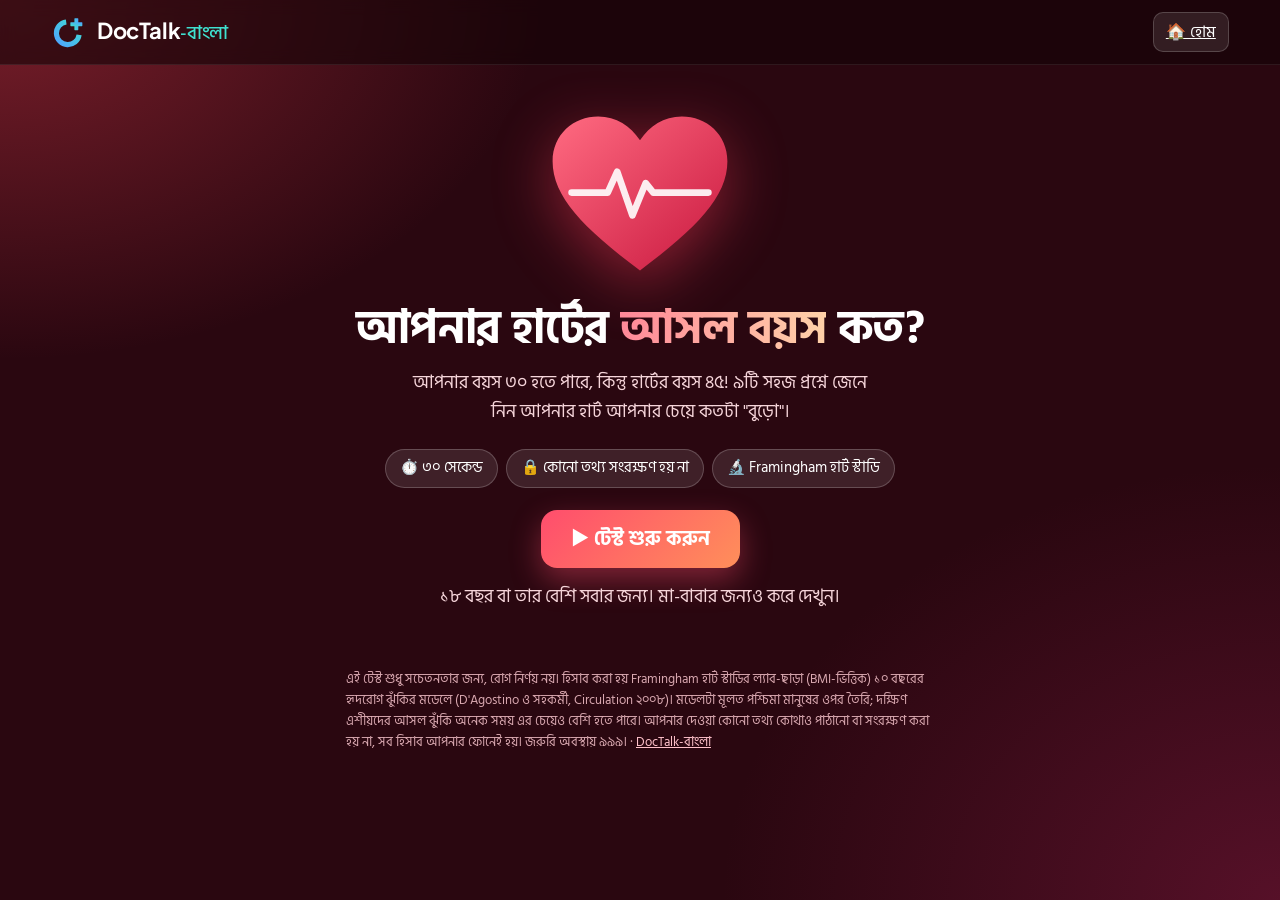
==== commit 1eb1bb8c: "Heart age test: open to all adults 18+" ====
--- a/heart.html
+++ b/heart.html
@@ -71,7 +71,7 @@
   <p>আপনার বয়স ৩০ হতে পারে, কিন্তু হার্টের বয়স ৪৫! ৯টি সহজ প্রশ্নে জেনে নিন আপনার হার্ট আপনার চেয়ে কতটা "বুড়ো"।</p>
   <div class="pills"><span>⏱️ ৩০ সেকেন্ড</span><span>🔒 কোনো তথ্য সংরক্ষণ হয় না</span><span>🔬 Framingham হার্ট স্টাডি</span></div>
   <button class="go" id="start">▶ টেস্ট শুরু করুন</button>
-  <p class="hsmall" style="margin-top:14px">৩০ থেকে ৭৪ বছর বয়সীদের জন্য। বয়স কম হলে মা-বাবার জন্য করে দেখুন।</p>
+  <p class="hsmall" style="margin-top:14px">১৮ বছর বা তার বেশি সবার জন্য। মা-বাবার জন্যও করে দেখুন।</p>
 </section>
 
 <section id="quiz" hidden>
@@ -86,8 +86,8 @@
 
 <section id="young" class="hhero" hidden>
   <div style="font-size:64px">👨‍👩‍👦</div>
-  <h1 style="font-size:32px">এই টেস্ট ৩০+ বয়সীদের জন্য</h1>
-  <p>যে গবেষণার ভিত্তিতে হিসাব করা হয়, সেটা ৩০ থেকে ৭৪ বছর বয়সীদের ওপর করা। আপনার মা, বাবা বা বাসার বড়দের জন্য টেস্টটা করে দেখুন, ওদের প্রেশারের সংখ্যাটা জেনে নিন।</p>
+  <h1 style="font-size:32px">এই টেস্ট ১৮+ বয়সীদের জন্য</h1>
+  <p>শিশু-কিশোরদের ওজন আর প্রেশারের হিসাব বড়দের থেকে আলাদা, তাই এই টেস্ট ওদের জন্য ঠিক না। আপনার মা, বাবা বা বাসার বড়দের জন্য টেস্টটা করে দেখুন।</p>
   <button class="go" id="again1">↺ বড়দের জন্য টেস্ট করুন</button>
 </section>
 
@@ -145,7 +145,7 @@
  const box=$('qa');box.innerHTML='';
  if(q.o){const d=document.createElement('div');d.className='opts';q.o.forEach(([e,l,v])=>{const b=document.createElement('button');b.type='button';b.innerHTML='<span>'+e+'</span>'+l;b.onclick=()=>{A[q.k]=v;if(q.k==='sbp')A.sbpKnown=v!==0;next();};d.appendChild(b);});box.appendChild(d);}
  else if(q.num==='age'){box.innerHTML='<div class="num"><label>বয়স (বছর)<input id="in_age" type="text" inputmode="numeric" autocomplete="off" min="18" max="100" placeholder="যেমন ৪২" value="'+(A.age||'')+'"></label></div><p style="margin-top:16px"><button class="go" id="ok">পরের প্রশ্ন →</button></p>';
-   const f=()=>{let v=+toEn($('in_age').value);if(!v||v<15||v>100){$('err').textContent='সঠিক বয়স লিখুন';return;}A.age=v;if(v<30){show('young');return;}next();};$('ok').onclick=f;$('in_age').onkeydown=e=>{if(e.key==='Enter')f();};$('in_age').focus();}
+   const f=()=>{let v=+toEn($('in_age').value);if(!v||v<15||v>100){$('err').textContent='সঠিক বয়স লিখুন';return;}A.age=v;if(v<18){show('young');return;}next();};$('ok').onclick=f;$('in_age').onkeydown=e=>{if(e.key==='Enter')f();};$('in_age').focus();}
  else{const ft=[4,5,6,7].map(x=>'<option'+(x===(A.ft||5)?' selected':'')+' value="'+x+'">'+bn(x)+' ফুট</option>').join(''),inch=[...Array(12).keys()].map(x=>'<option'+(x===(A.inch??4)?' selected':'')+' value="'+x+'">'+bn(x)+' ইঞ্চি</option>').join('');
    box.innerHTML='<div class="num"><label>উচ্চতা<select id="in_ft">'+ft+'</select></label><label>&nbsp;<select id="in_in">'+inch+'</select></label></div><div class="num" style="margin-top:12px"><label>ওজন (কেজি)<input id="in_w" type="text" inputmode="numeric" autocomplete="off" min="25" max="250" placeholder="যেমন ৬৫" value="'+(A.w||'')+'"></label></div><p style="margin-top:16px"><button class="go" id="ok">পরের প্রশ্ন →</button></p>';
    const f=()=>{const ftv=+$('in_ft').value,inv=+$('in_in').value,w=+toEn($('in_w').value);if(!w||w<25||w>250){$('err').textContent='সঠিক ওজন লিখুন (কেজি)';return;}const m=(ftv*12+inv)*0.0254;A.ft=ftv;A.inch=inv;A.w=w;A.bmi=w/(m*m);next();};$('ok').onclick=f;$('in_w').onkeydown=e=>{if(e.key==='Enter')f();};}
@@ -158,9 +158,9 @@
 
 function finish(){
  $('prog').style.width='100%';
- const a={sex:A.sex,age:Math.min(A.age,74),bmi:Math.min(Math.max(A.bmi,15),50),sbp:A.sbpKnown?A.sbp:130,med:A.med,smk:A.smk,dm:A.dm};
+ const a={sex:A.sex,age:Math.min(Math.max(A.age,18),95),bmi:Math.min(Math.max(A.bmi,15),50),sbp:A.sbpKnown?A.sbp:130,med:A.med,smk:A.smk,dm:A.dm};
  const ha=heartAge(a),r=risk(a);
- const real=A.age, hShow=ha<30?'৩০-এর কম':(ha>85?'৮৫+':bn(Math.round(ha))), diff=Math.round(ha)-real;
+ const real=A.age, hShow=ha<18?'১৮-এর কম':(ha>95?'৯৫+':bn(Math.round(ha))), diff=Math.round(ha)-real;
  // contributions: heart-age years added by each factor
  const base=heartAge({...a});const parts=[];
  const tryFix=(lab,mod)=>{const d=base-heartAge({...a,...mod});if(d>=1)parts.push([d,lab]);};
@@ -171,7 +171,7 @@
  parts.sort((x,y)=>y[0]-x[0]);
  drawCard({hShow,real,diff,r,parts,ha});
  const fb='https://www.facebook.com/sharer/sharer.php?u='+encodeURIComponent(URL_);$('fbShare').href=fb;
- $('why').innerHTML='<h3>🔎 কোন কারণে হার্টের বয়স বেশি?</h3>'+(parts.length?'<ul>'+parts.map(p=>'<li><b>'+p[1]+'</b>: প্রায় '+bn(Math.round(p[0]))+' বছর বাড়িয়েছে</li>').join('')+'</ul>':'<p>দারুণ! প্রেশার, ওজন, ধূমপান বা ডায়াবেটিস আপনার হার্টের বয়স তেমন বাড়ায়নি। এই অভ্যাস ধরে রাখুন।</p>')+(A.sbpKnown?'':'<p class="hsmall">⚠️ প্রেশার জানা না থাকায় ১৩০ ধরে হিসাব করা হয়েছে। কাছের ফার্মেসি বা কমিউনিটি ক্লিনিকে মেপে আবার টেস্ট করুন, রেজাল্ট বদলে যেতে পারে।</p>');
+ $('why').innerHTML='<h3>🔎 কোন কারণে হার্টের বয়স বেশি?</h3>'+(parts.length?'<ul>'+parts.map(p=>'<li><b>'+p[1]+'</b>: প্রায় '+bn(Math.round(p[0]))+' বছর বাড়িয়েছে</li>').join('')+'</ul>':'<p>দারুণ! প্রেশার, ওজন, ধূমপান বা ডায়াবেটিস আপনার হার্টের বয়স তেমন বাড়ায়নি। এই অভ্যাস ধরে রাখুন।</p>')+((A.age<30||A.age>74)?'<p class="hsmall">ℹ️ মূল গবেষণাটা ৩০–৭৪ বছর বয়সীদের ওপর করা, তাই আপনার বয়সে এই হিসাবটা আনুমানিক। তবু কোন অভ্যাসটা হার্টের বয়স বাড়াচ্ছে, সেটা বোঝার জন্য কাজে আসবে।</p>':'')+(A.sbpKnown?'':'<p class="hsmall">⚠️ প্রেশার জানা না থাকায় ১৩০ ধরে হিসাব করা হয়েছে। কাছের ফার্মেসি বা কমিউনিটি ক্লিনিকে মেপে আবার টেস্ট করুন, রেজাল্ট বদলে যেতে পারে।</p>');
  const t=[];
  if(a.smk)t.push('ধূমপান ছাড়ুন। এটাই সবচেয়ে বড় একক পরিবর্তন।');
  if(!A.sbpKnown)t.push('প্রেশার মাপুন। উচ্চ রক্তচাপের অনেকেরই কোনো লক্ষণ থাকে না।');
@@ -200,7 +200,7 @@
  c.fillStyle='#fff';c.font='700 '+(d.hShow.length>3?110:190)+'px "Hind Siliguri"';c.fillText(d.hShow,W/2,d.hShow.length>3?470:500);
  c.font='600 40px "Hind Siliguri"';c.fillStyle='#ffe3e7';c.fillText('বছর',W/2,580);
  c.font='600 50px "Hind Siliguri"';c.fillStyle='#fff';c.fillText('আসল বয়স '+bn(d.real)+' বছর',W/2,760);
- let msg,col;if(d.ha<30&&d.real<=35||d.diff<=-1){msg='হার্ট বয়সের চেয়েও তরুণ 💪';col='#5fe0a8';}else if(d.diff<=2){msg='হার্ট বয়সের সমান 👍';col='#9fe0ff';}else{msg='হার্ট '+bn(d.diff)+' বছর বেশি বুড়ো 😳';col='#ffb36b';}
+ let msg,col;if(d.diff<=-1){msg='হার্ট বয়সের চেয়েও তরুণ 💪';col='#5fe0a8';}else if(d.diff<=2){msg='হার্ট বয়সের সমান 👍';col='#9fe0ff';}else{msg='হার্ট '+bn(d.diff)+' বছর বেশি বুড়ো 😳';col='#ffb36b';}
  rr(c,140,800,800,104,52);c.fillStyle='rgba(255,255,255,.12)';c.fill();c.fillStyle=col;c.font='700 54px "Hind Siliguri"';c.fillText(msg,W/2,872);
  c.font='600 36px "Hind Siliguri"';c.fillStyle='#ffd1d8';c.fillText('আগামী ১০ বছরে হৃদরোগ/স্ট্রোকের আনুমানিক ঝুঁকি: '+bn((d.r*100).toFixed(1))+'%',W/2,980);
  if(d.parts.length){c.fillStyle='#ffc2cb';c.font='600 34px "Hind Siliguri"';c.fillText('সবচেয়ে বড় কারণ: '+d.parts.slice(0,2).map(p=>p[1].replace(/ \(.*\)/,'')).join(', '),W/2,1040);}
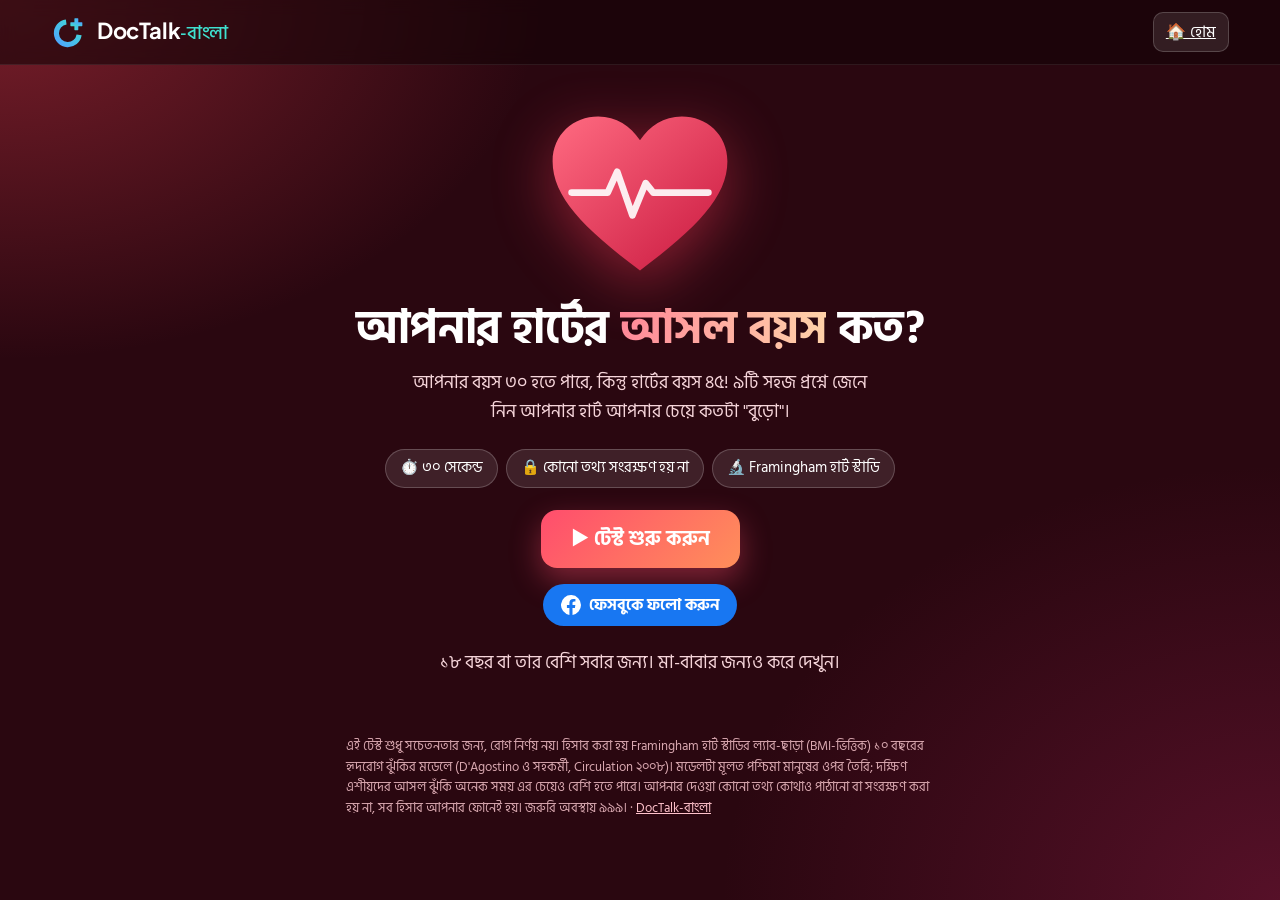
==== commit 77c72075: "Heart age test: add follow button and popup" ====
--- a/heart.html
+++ b/heart.html
@@ -57,6 +57,13 @@
 .cmt{background:linear-gradient(135deg,rgba(255,77,109,.25),rgba(255,143,90,.2));border-color:rgba(255,143,90,.5);text-align:center}
 .foot{font-size:13px;color:#d9a8b0;margin-top:26px;line-height:1.6}
 .foot a{color:#ffc2cb}
+.fcard{text-align:center;margin:0 auto 18px;max-width:440px;background:rgba(24,119,242,.14);border-color:rgba(24,119,242,.5)}
+.hfollow{display:inline-flex;gap:8px;align-items:center;color:#fff;text-decoration:none;background:#1877f2;border-radius:99px;padding:8px 18px;font-weight:700;font-size:16px}
+.hfollow svg{width:20px;height:20px}
+.fbtn.done{background:#2e7d4f!important;animation:none!important}
+.follow-dlg{border:0;border-radius:20px;padding:0;background:#fff;color:#0F2A4F}
+.follow-dlg .fw{position:relative}
+.fx{position:absolute;right:10px;top:8px;border:0;background:none;font-size:22px;color:#55657A;cursor:pointer}
 </style>
 </head>
 <body class="ha">
@@ -71,6 +78,7 @@
   <p>আপনার বয়স ৩০ হতে পারে, কিন্তু হার্টের বয়স ৪৫! ৯টি সহজ প্রশ্নে জেনে নিন আপনার হার্ট আপনার চেয়ে কতটা "বুড়ো"।</p>
   <div class="pills"><span>⏱️ ৩০ সেকেন্ড</span><span>🔒 কোনো তথ্য সংরক্ষণ হয় না</span><span>🔬 Framingham হার্ট স্টাডি</span></div>
   <button class="go" id="start">▶ টেস্ট শুরু করুন</button>
+  <p style="margin-top:16px"><a class="hfollow fbtn" href="https://www.facebook.com/profile.php?id=61596380207663" target="_blank" rel="noopener"><svg viewBox="0 0 24 24" aria-hidden="true"><path fill="currentColor" d="M24 12a12 12 0 1 0-13.9 11.9v-8.4h-3V12h3V9.4c0-3 1.8-4.7 4.5-4.7 1.3 0 2.7.2 2.7.2v3h-1.5c-1.5 0-2 .9-2 1.9V12h3.4l-.5 3.5h-2.9v8.4A12 12 0 0 0 24 12z"/></svg><span>ফেসবুকে ফলো করুন</span></a></p>
   <p class="hsmall" style="margin-top:14px">১৮ বছর বা তার বেশি সবার জন্য। মা-বাবার জন্যও করে দেখুন।</p>
 </section>
 
@@ -93,6 +101,10 @@
 
 <section id="result" class="res" hidden>
   <canvas id="card" width="1080" height="1350" aria-label="আপনার হার্টের বয়সের রেজাল্ট কার্ড"></canvas>
+  <div class="panel fcard">
+    <p style="margin:0 0 12px;font-size:18px">❤️ এমন আরও ফ্রি টেস্ট, সহজ বাংলা স্বাস্থ্য ভিডিও আর জরুরি সতর্কতা পেতে</p>
+    <a class="fw-fb fbtn" href="https://www.facebook.com/profile.php?id=61596380207663" target="_blank" rel="noopener"><svg viewBox="0 0 24 24" aria-hidden="true"><path fill="currentColor" d="M24 12a12 12 0 1 0-13.9 11.9v-8.4h-3V12h3V9.4c0-3 1.8-4.7 4.5-4.7 1.3 0 2.7.2 2.7.2v3h-1.5c-1.5 0-2 .9-2 1.9V12h3.4l-.5 3.5h-2.9v8.4A12 12 0 0 0 24 12z"/></svg><span>DocTalk-বাংলা ফলো করুন</span></a>
+  </div>
   <div class="acts">
     <button class="go" id="shareImg">📤 রেজাল্ট কার্ড শেয়ার করুন</button>
     <a class="go fb" id="fbShare" target="_blank" rel="noopener">Facebook-এ টেস্টের লিংক শেয়ার করুন</a>
@@ -101,7 +113,7 @@
   <div class="panel cmt">
     <h3>আপনার রেজাল্ট কত আসলো? 👇</h3>
     <p style="margin:0 0 14px">ফেসবুক পোস্টে কমেন্ট করুন, বন্ধুদের ট্যাগ করে চ্যালেঞ্জ দিন কার হার্ট বেশি তরুণ!</p>
-    <a class="go alt" href="https://www.facebook.com/profile.php?id=61596380207663" target="_blank" rel="noopener">DocTalk-বাংলা পেজে যান</a>
+    <a class="go alt" href="https://www.facebook.com/profile.php?id=61596380207663" target="_blank" rel="noopener">ফেসবুক পোস্টে গিয়ে কমেন্ট করুন</a>
   </div>
   <div class="panel" id="why"></div>
   <div class="panel" id="tips"></div>
@@ -111,6 +123,16 @@
 
 <p class="foot">এই টেস্ট শুধু সচেতনতার জন্য, রোগ নির্ণয় নয়। হিসাব করা হয় Framingham হার্ট স্টাডির ল্যাব-ছাড়া (BMI-ভিত্তিক) ১০ বছরের হৃদরোগ ঝুঁকির মডেলে (D'Agostino ও সহকর্মী, Circulation ২০০৮)। মডেলটা মূলত পশ্চিমা মানুষের ওপর তৈরি; দক্ষিণ এশীয়দের আসল ঝুঁকি অনেক সময় এর চেয়েও বেশি হতে পারে। আপনার দেওয়া কোনো তথ্য কোথাও পাঠানো বা সংরক্ষণ করা হয় না, সব হিসাব আপনার ফোনেই হয়। জরুরি অবস্থায় ৯৯৯। · <a href="./">DocTalk-বাংলা</a></p>
 </main>
+<dialog id="followDlg" class="follow-dlg" aria-labelledby="followT">
+  <div class="fw">
+    <button class="fx" type="button" aria-label="বন্ধ করুন" onclick="this.closest('dialog').close()">✕</button>
+    <div class="fw-logo" style="font-size:46px">🫀</div>
+    <h3 id="followT">রেজাল্ট পছন্দ হয়েছে?</h3>
+    <p>প্রতি সপ্তাহে এমন নতুন ফ্রি টেস্ট আর প্রতিদিন সহজ বাংলায় স্বাস্থ্য ভিডিও পেতে DocTalk-বাংলা ফলো করুন।</p>
+    <a class="fw-fb fbtn" href="https://www.facebook.com/profile.php?id=61596380207663" target="_blank" rel="noopener"><svg viewBox="0 0 24 24" aria-hidden="true"><path fill="currentColor" d="M24 12a12 12 0 1 0-13.9 11.9v-8.4h-3V12h3V9.4c0-3 1.8-4.7 4.5-4.7 1.3 0 2.7.2 2.7.2v3h-1.5c-1.5 0-2 .9-2 1.9V12h3.4l-.5 3.5h-2.9v8.4A12 12 0 0 0 24 12z"/></svg><span>ফলো করুন</span></a>
+    <p class="hsmall fw-note" style="color:#55657A">ফেসবুক পেজে <b>Follow</b> চেপে এই পেজে ফিরে আসুন, আপনার রেজাল্ট এখানেই থাকবে।</p>
+  </div>
+</dialog>
 
 <script>
 (function(){
@@ -125,6 +147,12 @@
 function risk(a){const c=M[a.sex];return 1-Math.pow(c.s0,Math.exp(lp(a)-c.mean));}
 function heartAge(a){const c=M[a.sex];return Math.exp((lp(a)-c.bmi*Math.log(REF.bmi)-c.sbpU*Math.log(REF.sbp))/c.age);}
 window.__ha={lp,risk,heartAge};
+const FBK='fb_followed';const sg=k=>{try{return localStorage.getItem(k)}catch(e){return null}},ss=(k,v)=>{try{localStorage.setItem(k,v)}catch(e){}};
+function markFollowed(){document.querySelectorAll('.fbtn').forEach(b=>{b.classList.add('done');const sp=b.querySelector('span');if(sp)sp.textContent='✓ ফলো করেছেন, ধন্যবাদ!';});}
+if(sg(FBK))markFollowed();
+document.querySelectorAll('.fbtn').forEach(b=>b.addEventListener('click',()=>{ss(FBK,'1');try{fetch('https://countapi.mileshilliard.com/api/v1/hit/doctalk-bangla-heart-follow',{keepalive:true})}catch(e){}setTimeout(()=>{markFollowed();const d=$('followDlg');if(d.open)d.close();},800);}));
+function askFollow(){if(sg(FBK))return;setTimeout(()=>{const d=$('followDlg');try{if(!d.open)d.showModal();}catch(e){}},2500);}
+
 const A={};
 const Q=[
  {k:'sex',t:'আপনি কে?',h:'',o:[['👨','পুরুষ','m'],['👩','নারী','f']]},
@@ -185,6 +213,7 @@
  $('tips').innerHTML='<h3>✅ আপনার জন্য ৩টি কাজ</h3><ul>'+t.slice(0,3).map(x=>'<li>'+x+'</li>').join('')+'</ul>';
  $('doc').innerHTML='<h3>🚨 এগুলো হলে সাথে সাথে ৯৯৯ বা হাসপাতাল</h3><ul><li>বুকের মাঝখানে চাপ বা ব্যথা, হাত, চোয়াল বা পিঠে ছড়ায়</li><li>ঠান্ডা ঘাম, শ্বাসকষ্ট, বমি ভাব</li><li>মুখ বেঁকে যাওয়া, হাত দুর্বল, কথা জড়িয়ে যাওয়া (স্ট্রোক)</li></ul>';
  show('result');
+ askFollow();
 }
 function rr(c,x,y,w,h,r){c.beginPath();c.roundRect(x,y,w,h,r);}
 function wrap(c,t,x,y,mw,lh){const ws=t.split(' ');let l='',yy=y;for(const w of ws){const tt=l?l+' '+w:w;if(c.measureText(tt).width>mw&&l){c.fillText(l,x,yy);l=w;yy+=lh;}else l=tt;}c.fillText(l,x,yy);return yy;}
